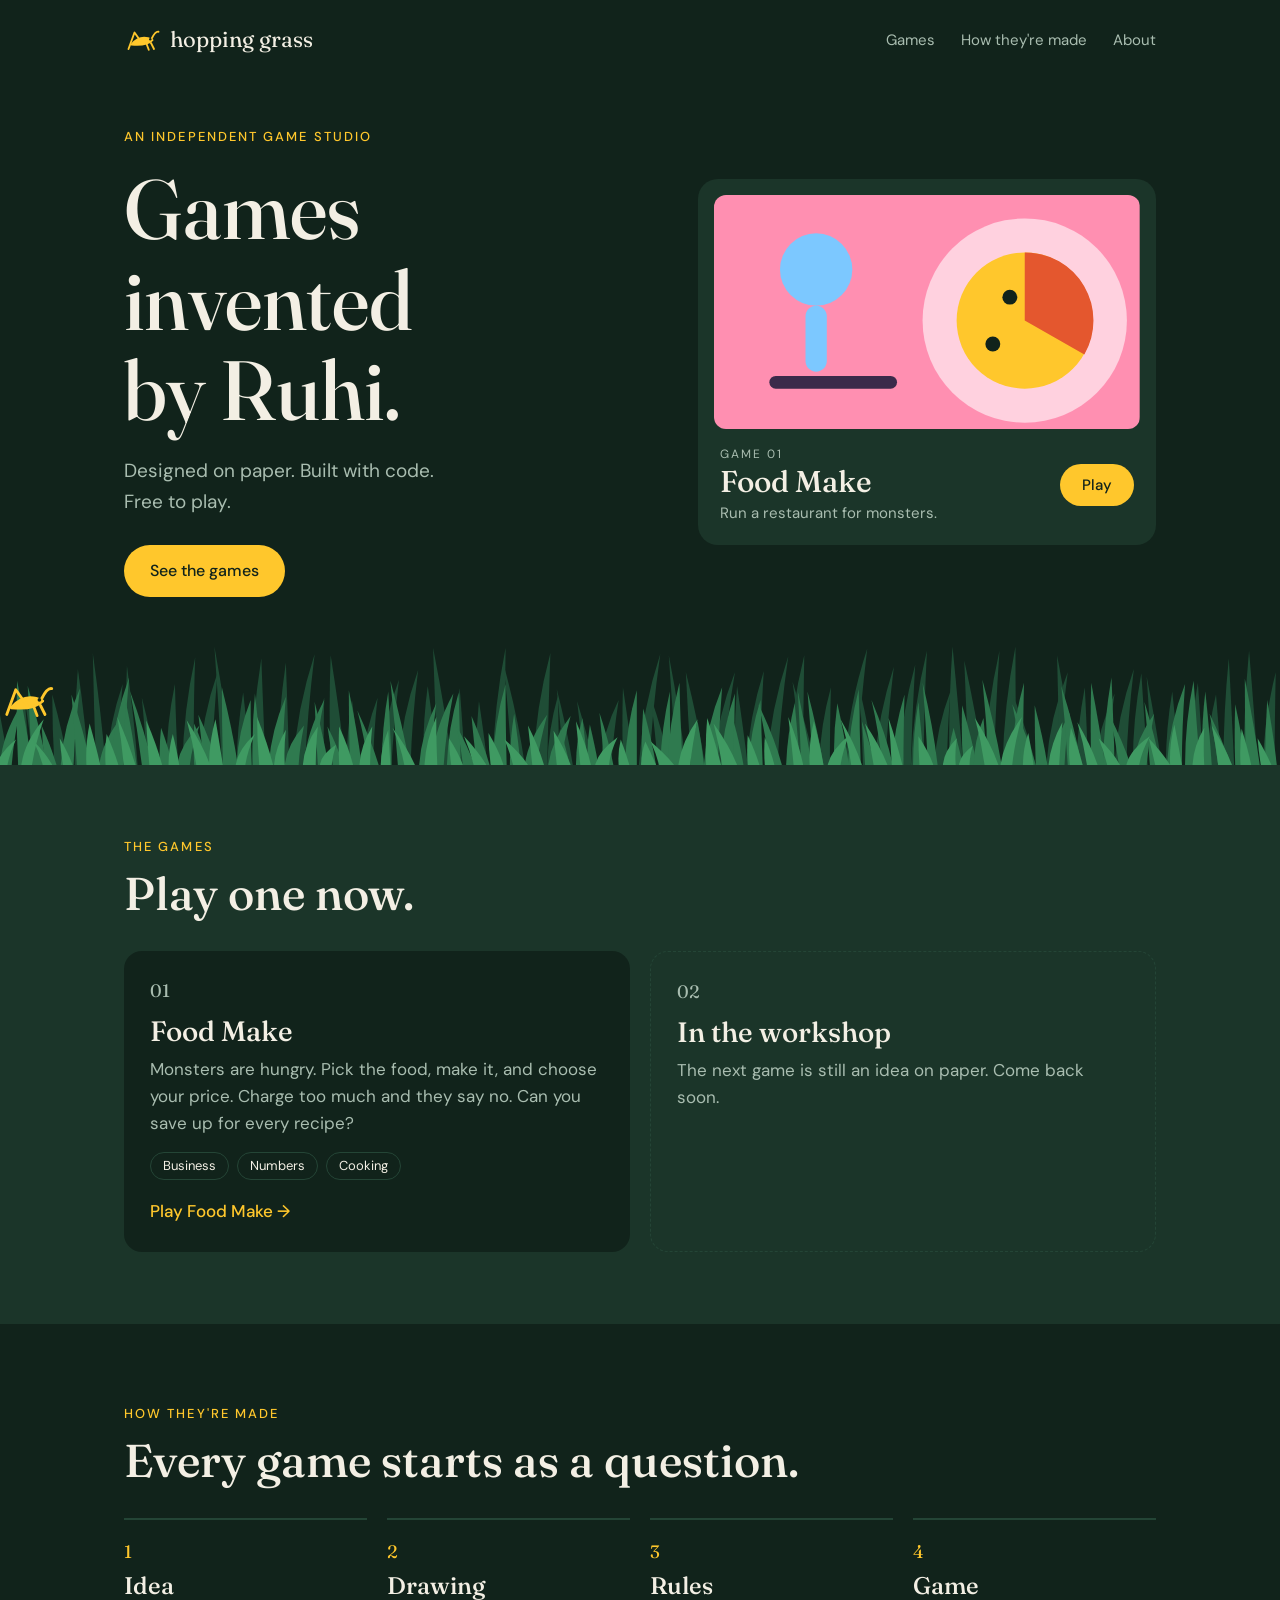
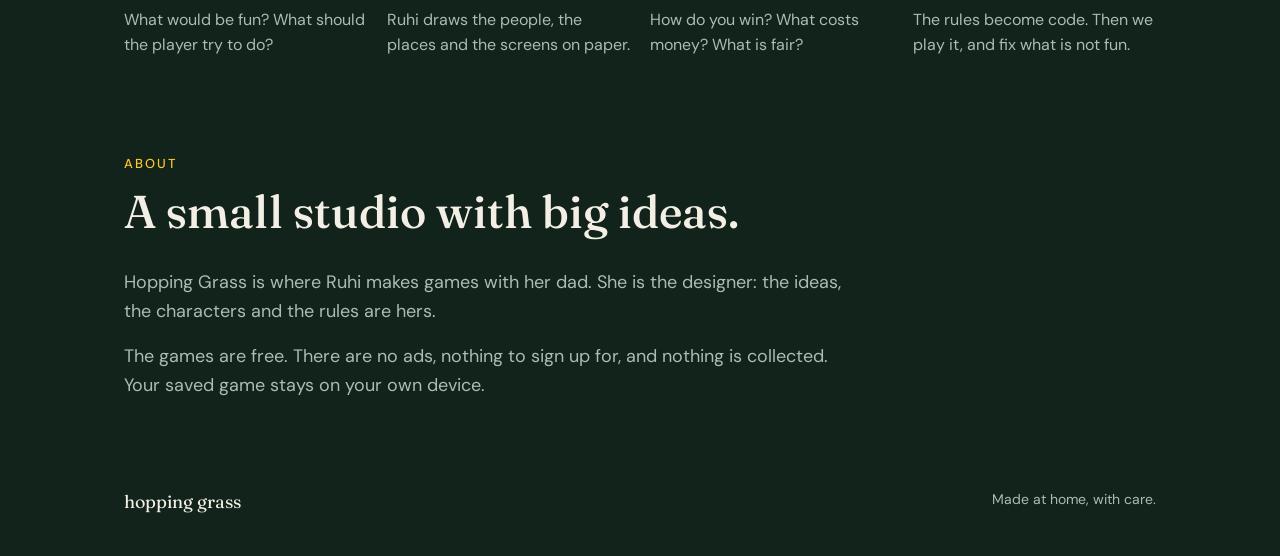
==== index.html @ f9346769 "Hopping Grass home page with Food Make Co-Authored-By: Claude Fable 5.2 <noreply@anthropic.com>" ====
<!doctype html>
<html lang="en">
<head>
<meta charset="utf-8">
<meta name="viewport" content="width=device-width, initial-scale=1">
<title>Hopping Grass</title>
<meta name="description" content="Hopping Grass is an independent game studio. Games invented by Ruhi.">
<link rel="icon" href="favicon.svg" type="image/svg+xml">
<link rel="preconnect" href="https://fonts.googleapis.com">
<link rel="preconnect" href="https://fonts.gstatic.com" crossorigin>
<link href="https://fonts.googleapis.com/css2?family=DM+Sans:wght@400;500&family=Fraunces:opsz,wght@9..144,500&display=swap" rel="stylesheet">
<link rel="stylesheet" href="style.css">
</head>
<body>

<header class="nav wrap">
  <a class="mark" href="#top" aria-label="Hopping Grass home">
    <svg class="hopper-icon" viewBox="0 0 48 32" aria-hidden="true"><use href="#hopper"/></svg>
    <span>hopping grass</span>
  </a>
  <nav aria-label="Main">
    <a href="#games">Games</a>
    <a href="#made">How they're made</a>
    <a href="#about">About</a>
  </nav>
</header>

<main id="top">
  <section class="hero wrap">
    <div class="hero-text">
      <p class="eyebrow">An independent game studio</p>
      <h1>Games invented<br>by Ruhi.</h1>
      <p class="lede">Designed on paper. Built with code. Free to play.</p>
      <a class="btn" href="#games">See the games</a>
    </div>

    <a class="feature" href="food-make/" aria-label="Play Food Make">
      <div class="feature-art">
        <svg viewBox="0 0 400 220" preserveAspectRatio="xMidYMid slice" aria-hidden="true">
          <rect width="400" height="220" fill="#FF8FB1"/>
          <circle cx="292" cy="118" r="96" fill="#FFD1DF"/>
          <circle cx="292" cy="118" r="64" fill="#FFC72C"/>
          <path d="M292 118 L292 54 A64 64 0 0 1 348 150 Z" fill="#E4572E"/>
          <circle cx="278" cy="96" r="7" fill="#11231B"/>
          <circle cx="262" cy="140" r="7" fill="#11231B"/>
          <circle cx="96" cy="70" r="34" fill="#7CC8FF"/>
          <rect x="86" y="104" width="20" height="62" rx="10" fill="#7CC8FF"/>
          <rect x="52" y="170" width="120" height="12" rx="6" fill="#3B2A4A"/>
        </svg>
      </div>
      <div class="feature-row">
        <div>
          <p class="feature-kicker">Game 01</p>
          <h2>Food Make</h2>
          <p class="feature-sub">Run a restaurant for monsters.</p>
        </div>
        <span class="btn btn-small">Play</span>
      </div>
    </a>
  </section>

  <div class="grass" aria-hidden="true">
    <svg class="blades" viewBox="0 0 1200 120" preserveAspectRatio="xMidYMax slice">
      <g fill="#1F4D36"><path d="M-1 120 Q-4 73 -10 26 Q2 78 8 120Z"/><path d="M17 120 Q17 88 23 57 Q26 92 28 120Z"/><path d="M31 120 Q28 88 23 56 Q36 91 42 120Z"/><path d="M51 120 Q49 87 49 54 Q59 90 64 120Z"/><path d="M70 120 Q69 75 73 30 Q80 79 83 120Z"/><path d="M90 120 Q88 68 87 15 Q95 73 99 120Z"/><path d="M100 120 Q102 82 115 44 Q111 86 110 120Z"/><path d="M117 120 Q117 73 119 27 Q126 78 129 120Z"/><path d="M138 120 Q136 88 133 57 Q142 92 147 120Z"/><path d="M156 120 Q156 82 164 44 Q165 86 167 120Z"/><path d="M171 120 Q172 69 183 19 Q181 74 182 120Z"/><path d="M187 120 Q189 76 204 33 Q200 81 198 120Z"/><path d="M208 120 Q205 65 201 9 Q212 70 218 120Z"/><path d="M222 120 Q222 86 228 52 Q232 89 235 120Z"/><path d="M236 120 Q237 70 245 20 Q247 75 249 120Z"/><path d="M260 120 Q261 72 268 24 Q270 77 271 120Z"/><path d="M275 120 Q278 68 295 16 Q288 73 286 120Z"/><path d="M291 120 Q293 88 304 57 Q303 92 304 120Z"/><path d="M310 120 Q308 69 310 17 Q319 74 324 120Z"/><path d="M325 120 Q325 89 330 59 Q334 92 337 120Z"/><path d="M340 120 Q342 88 354 57 Q350 92 350 120Z"/><path d="M357 120 Q359 80 374 40 Q369 84 367 120Z"/><path d="M374 120 Q376 76 392 31 Q386 80 385 120Z"/><path d="M397 120 Q396 83 401 46 Q407 86 410 120Z"/><path d="M410 120 Q408 65 406 10 Q418 71 424 120Z"/><path d="M426 120 Q426 84 431 48 Q434 88 436 120Z"/><path d="M446 120 Q446 90 449 60 Q454 93 457 120Z"/><path d="M462 120 Q463 65 474 10 Q473 71 474 120Z"/><path d="M480 120 Q477 72 472 25 Q486 77 492 120Z"/><path d="M500 120 Q502 67 516 15 Q514 73 513 120Z"/><path d="M513 120 Q514 87 523 55 Q524 91 524 120Z"/><path d="M528 120 Q526 85 522 49 Q532 88 537 120Z"/><path d="M547 120 Q545 90 541 60 Q551 93 557 120Z"/><path d="M563 120 Q565 89 580 59 Q575 92 573 120Z"/><path d="M584 120 Q583 83 584 47 Q590 87 594 120Z"/><path d="M599 120 Q602 68 619 16 Q611 73 609 120Z"/><path d="M617 120 Q614 88 610 56 Q622 91 628 120Z"/><path d="M633 120 Q631 68 627 17 Q638 74 643 120Z"/><path d="M648 120 Q645 76 643 33 Q655 81 661 120Z"/><path d="M669 120 Q672 76 689 33 Q681 81 678 120Z"/><path d="M689 120 Q688 83 691 46 Q697 87 701 120Z"/><path d="M700 120 Q702 76 716 32 Q713 81 713 120Z"/><path d="M719 120 Q722 69 739 18 Q731 74 729 120Z"/><path d="M740 120 Q741 69 754 17 Q753 74 753 120Z"/><path d="M752 120 Q749 81 743 42 Q757 85 764 120Z"/><path d="M768 120 Q769 83 779 47 Q778 87 778 120Z"/><path d="M792 120 Q795 66 813 11 Q806 71 803 120Z"/><path d="M809 120 Q808 84 806 49 Q815 88 820 120Z"/><path d="M820 120 Q823 74 838 28 Q832 78 830 120Z"/><path d="M843 120 Q845 73 858 26 Q855 78 854 120Z"/><path d="M854 120 Q856 66 869 13 Q866 72 866 120Z"/><path d="M876 120 Q878 85 891 51 Q888 89 888 120Z"/><path d="M890 120 Q889 65 893 9 Q899 70 903 120Z"/><path d="M908 120 Q906 71 904 22 Q916 76 922 120Z"/><path d="M923 120 Q925 66 937 13 Q933 72 932 120Z"/><path d="M940 120 Q941 65 952 9 Q952 70 953 120Z"/><path d="M959 120 Q956 87 949 53 Q964 90 971 120Z"/><path d="M981 120 Q984 76 1001 33 Q995 81 993 120Z"/><path d="M994 120 Q992 69 991 17 Q1002 74 1007 120Z"/><path d="M1009 120 Q1010 84 1017 47 Q1019 87 1020 120Z"/><path d="M1027 120 Q1029 87 1045 53 Q1039 90 1038 120Z"/><path d="M1045 120 Q1047 75 1063 30 Q1057 79 1056 120Z"/><path d="M1062 120 Q1062 77 1070 34 Q1073 81 1076 120Z"/><path d="M1080 120 Q1078 79 1075 37 Q1084 83 1089 120Z"/><path d="M1093 120 Q1093 86 1099 51 Q1103 89 1106 120Z"/><path d="M1116 120 Q1116 82 1123 43 Q1126 85 1128 120Z"/><path d="M1132 120 Q1132 87 1140 54 Q1143 91 1145 120Z"/><path d="M1147 120 Q1147 70 1152 20 Q1155 75 1157 120Z"/><path d="M1166 120 Q1166 66 1171 13 Q1176 72 1179 120Z"/><path d="M1184 120 Q1185 77 1196 33 Q1195 81 1195 120Z"/></g>
      <g fill="#2F7A4F"><path d="M-0 120 Q2 92 20 63 Q13 94 11 120Z"/><path d="M17 120 Q15 80 16 41 Q25 84 30 120Z"/><path d="M30 120 Q28 83 26 46 Q38 87 44 120Z"/><path d="M42 120 Q40 101 39 83 Q48 103 53 120Z"/><path d="M57 120 Q59 84 75 48 Q70 88 69 120Z"/><path d="M72 120 Q70 87 67 54 Q79 90 85 120Z"/><path d="M93 120 Q96 98 114 75 Q108 100 107 120Z"/><path d="M104 120 Q106 79 121 38 Q117 83 116 120Z"/><path d="M117 120 Q116 91 118 61 Q125 94 128 120Z"/><path d="M133 120 Q129 86 122 51 Q136 89 143 120Z"/><path d="M150 120 Q149 103 151 85 Q158 104 162 120Z"/><path d="M166 120 Q169 101 187 83 Q180 103 178 120Z"/><path d="M182 120 Q181 100 182 81 Q191 102 196 120Z"/><path d="M191 120 Q189 97 186 73 Q198 99 204 120Z"/><path d="M209 120 Q208 83 208 47 Q218 87 223 120Z"/><path d="M222 120 Q223 89 235 59 Q235 92 236 120Z"/><path d="M237 120 Q236 86 239 53 Q243 90 246 120Z"/><path d="M252 120 Q254 88 268 56 Q265 91 265 120Z"/><path d="M267 120 Q269 101 285 83 Q281 103 280 120Z"/><path d="M285 120 Q287 90 304 59 Q297 93 295 120Z"/><path d="M298 120 Q296 90 295 61 Q303 93 308 120Z"/><path d="M312 120 Q310 102 307 84 Q317 104 322 120Z"/><path d="M328 120 Q327 85 327 50 Q335 88 339 120Z"/><path d="M345 120 Q342 95 335 69 Q348 97 355 120Z"/><path d="M358 120 Q358 85 364 51 Q366 89 367 120Z"/><path d="M373 120 Q370 81 366 41 Q378 85 384 120Z"/><path d="M393 120 Q395 91 409 62 Q405 94 404 120Z"/><path d="M404 120 Q407 86 425 53 Q418 90 416 120Z"/><path d="M419 120 Q420 86 430 52 Q431 89 432 120Z"/><path d="M434 120 Q432 102 428 83 Q439 104 445 120Z"/><path d="M447 120 Q444 97 442 74 Q453 99 459 120Z"/><path d="M462 120 Q463 82 474 44 Q474 86 475 120Z"/><path d="M478 120 Q478 96 482 72 Q486 98 488 120Z"/><path d="M492 120 Q495 97 513 73 Q506 99 503 120Z"/><path d="M514 120 Q517 97 535 74 Q528 99 526 120Z"/><path d="M523 120 Q523 103 525 86 Q531 105 534 120Z"/><path d="M540 120 Q540 98 546 76 Q549 100 551 120Z"/><path d="M551 120 Q550 101 553 82 Q558 103 561 120Z"/><path d="M566 120 Q565 96 562 71 Q571 98 575 120Z"/><path d="M586 120 Q587 85 597 50 Q597 88 597 120Z"/><path d="M602 120 Q601 94 603 67 Q611 96 615 120Z"/><path d="M619 120 Q620 86 628 51 Q628 89 629 120Z"/><path d="M626 120 Q627 82 637 43 Q638 85 640 120Z"/><path d="M647 120 Q647 100 654 79 Q658 102 660 120Z"/><path d="M660 120 Q662 84 677 47 Q674 87 673 120Z"/><path d="M676 120 Q677 87 689 53 Q688 90 689 120Z"/><path d="M688 120 Q687 100 688 80 Q694 102 697 120Z"/><path d="M702 120 Q703 90 713 59 Q714 93 715 120Z"/><path d="M721 120 Q718 91 711 63 Q726 94 733 120Z"/><path d="M737 120 Q738 91 745 62 Q748 94 750 120Z"/><path d="M751 120 Q750 85 748 51 Q756 89 761 120Z"/><path d="M762 120 Q760 85 757 51 Q767 89 772 120Z"/><path d="M782 120 Q781 91 785 62 Q792 94 796 120Z"/><path d="M795 120 Q796 85 805 49 Q806 88 807 120Z"/><path d="M811 120 Q810 99 808 79 Q816 102 821 120Z"/><path d="M827 120 Q824 89 817 59 Q831 92 837 120Z"/><path d="M836 120 Q838 87 848 54 Q847 90 847 120Z"/><path d="M856 120 Q856 91 861 61 Q864 94 867 120Z"/><path d="M870 120 Q868 82 865 43 Q875 85 879 120Z"/><path d="M889 120 Q889 103 894 85 Q899 104 903 120Z"/><path d="M903 120 Q901 92 902 64 Q911 95 916 120Z"/><path d="M913 120 Q913 98 922 76 Q924 100 926 120Z"/><path d="M927 120 Q925 80 921 40 Q933 84 939 120Z"/><path d="M948 120 Q949 82 960 43 Q959 86 959 120Z"/><path d="M958 120 Q955 91 949 63 Q964 94 971 120Z"/><path d="M971 120 Q970 92 970 64 Q978 95 982 120Z"/><path d="M987 120 Q989 95 1003 71 Q999 98 998 120Z"/><path d="M1001 120 Q999 83 995 46 Q1008 87 1014 120Z"/><path d="M1023 120 Q1022 81 1023 43 Q1031 85 1036 120Z"/><path d="M1034 120 Q1035 79 1042 38 Q1044 83 1045 120Z"/><path d="M1049 120 Q1046 96 1040 73 Q1053 99 1060 120Z"/><path d="M1062 120 Q1065 96 1082 72 Q1077 99 1075 120Z"/><path d="M1078 120 Q1076 91 1073 61 Q1083 94 1088 120Z"/><path d="M1094 120 Q1096 82 1111 44 Q1108 86 1108 120Z"/><path d="M1111 120 Q1111 80 1119 41 Q1122 84 1125 120Z"/><path d="M1127 120 Q1126 85 1130 51 Q1134 89 1136 120Z"/><path d="M1142 120 Q1139 96 1134 72 Q1147 99 1154 120Z"/><path d="M1158 120 Q1157 92 1158 63 Q1165 95 1168 120Z"/><path d="M1168 120 Q1167 80 1167 39 Q1176 84 1181 120Z"/><path d="M1186 120 Q1186 90 1188 59 Q1194 93 1197 120Z"/></g>
      <g fill="#3F9A62"><path d="M-3 120 Q-0 108 15 96 Q9 109 7 120Z"/><path d="M20 120 Q23 98 41 77 Q33 100 30 120Z"/><path d="M40 120 Q37 108 31 97 Q43 109 49 120Z"/><path d="M59 120 Q57 108 56 95 Q64 109 68 120Z"/><path d="M81 120 Q80 101 84 81 Q90 102 94 120Z"/><path d="M99 120 Q98 106 100 91 Q107 107 111 120Z"/><path d="M116 120 Q114 97 110 75 Q121 100 127 120Z"/><path d="M140 120 Q138 99 137 78 Q147 101 152 120Z"/><path d="M158 120 Q158 105 162 91 Q166 107 168 120Z"/><path d="M184 120 Q181 99 175 78 Q190 101 197 120Z"/><path d="M196 120 Q196 98 202 77 Q206 101 209 120Z"/><path d="M221 120 Q223 106 239 91 Q232 107 230 120Z"/><path d="M243 120 Q241 97 241 75 Q251 100 256 120Z"/><path d="M257 120 Q258 104 268 87 Q266 105 267 120Z"/><path d="M284 120 Q285 102 298 84 Q296 104 296 120Z"/><path d="M300 120 Q301 110 315 101 Q312 111 311 120Z"/><path d="M318 120 Q317 102 318 84 Q327 104 331 120Z"/><path d="M337 120 Q338 102 349 84 Q347 104 347 120Z"/><path d="M357 120 Q357 104 364 87 Q365 105 366 120Z"/><path d="M379 120 Q376 103 368 85 Q382 104 389 120Z"/><path d="M398 120 Q399 98 409 75 Q409 100 410 120Z"/><path d="M423 120 Q421 108 421 95 Q430 109 434 120Z"/><path d="M444 120 Q441 107 435 93 Q449 108 456 120Z"/><path d="M460 120 Q458 105 458 90 Q468 107 472 120Z"/><path d="M481 120 Q478 108 473 96 Q488 109 495 120Z"/><path d="M499 120 Q497 101 495 83 Q505 103 510 120Z"/><path d="M522 120 Q520 104 519 88 Q530 106 535 120Z"/><path d="M544 120 Q542 100 540 79 Q550 102 554 120Z"/><path d="M558 120 Q561 107 579 94 Q572 108 571 120Z"/><path d="M580 120 Q579 108 582 96 Q587 109 590 120Z"/><path d="M601 120 Q601 109 605 98 Q611 110 615 120Z"/><path d="M618 120 Q615 109 610 98 Q624 110 632 120Z"/><path d="M636 120 Q639 98 654 77 Q649 101 647 120Z"/><path d="M662 120 Q661 98 663 76 Q671 100 676 120Z"/><path d="M677 120 Q674 101 669 81 Q684 102 691 120Z"/><path d="M701 120 Q700 106 701 92 Q708 107 712 120Z"/><path d="M717 120 Q716 107 717 94 Q723 108 726 120Z"/><path d="M744 120 Q742 98 739 75 Q749 100 753 120Z"/><path d="M759 120 Q758 99 763 79 Q769 102 772 120Z"/><path d="M776 120 Q779 106 796 92 Q790 107 788 120Z"/><path d="M798 120 Q795 98 788 77 Q802 101 808 120Z"/><path d="M819 120 Q816 100 811 81 Q825 102 832 120Z"/><path d="M836 120 Q835 98 833 76 Q841 100 846 120Z"/><path d="M862 120 Q861 106 861 93 Q871 108 875 120Z"/><path d="M884 120 Q885 107 897 95 Q895 109 896 120Z"/><path d="M899 120 Q900 111 912 102 Q909 112 909 120Z"/><path d="M923 120 Q920 98 914 76 Q929 100 936 120Z"/><path d="M938 120 Q941 98 958 75 Q951 100 949 120Z"/><path d="M959 120 Q959 105 964 90 Q967 106 969 120Z"/><path d="M983 120 Q985 100 996 80 Q994 102 993 120Z"/><path d="M1003 120 Q1001 102 1004 85 Q1011 104 1015 120Z"/><path d="M1019 120 Q1016 100 1010 80 Q1023 102 1029 120Z"/><path d="M1038 120 Q1035 108 1030 95 Q1044 109 1050 120Z"/><path d="M1056 120 Q1059 106 1078 93 Q1070 108 1068 120Z"/><path d="M1083 120 Q1080 107 1077 95 Q1090 109 1097 120Z"/><path d="M1097 120 Q1096 101 1101 82 Q1105 103 1108 120Z"/><path d="M1118 120 Q1119 102 1129 85 Q1128 104 1129 120Z"/><path d="M1142 120 Q1140 102 1136 83 Q1149 104 1155 120Z"/><path d="M1163 120 Q1162 103 1164 86 Q1170 105 1173 120Z"/><path d="M1182 120 Q1180 108 1179 95 Q1187 109 1192 120Z"/></g>
    </svg>
    <div class="hop-track"><svg class="hopper" viewBox="0 0 48 32"><use href="#hopper"/></svg></div>
  </div>

  <section id="games" class="band">
    <div class="wrap">
      <p class="eyebrow">The games</p>
      <h2 class="section-title">Play one now.</h2>
      <div class="shelf">
        <a class="card" href="food-make/">
          <p class="card-no">01</p>
          <h3>Food Make</h3>
          <p>Monsters are hungry. Pick the food, make it, and choose your price. Charge too much and they say no. Can you save up for every recipe?</p>
          <p class="tags"><span>Business</span><span>Numbers</span><span>Cooking</span></p>
          <span class="link">Play Food Make</span>
        </a>
        <div class="card card-soon">
          <p class="card-no">02</p>
          <h3>In the workshop</h3>
          <p>The next game is still an idea on paper. Come back soon.</p>
        </div>
      </div>
    </div>
  </section>

  <section id="made" class="wrap section">
    <p class="eyebrow">How they're made</p>
    <h2 class="section-title">Every game starts as a question.</h2>
    <ol class="steps">
      <li><span class="step-no">1</span><h3>Idea</h3><p>What would be fun? What should the player try to do?</p></li>
      <li><span class="step-no">2</span><h3>Drawing</h3><p>Ruhi draws the people, the places and the screens on paper.</p></li>
      <li><span class="step-no">3</span><h3>Rules</h3><p>How do you win? What costs money? What is fair?</p></li>
      <li><span class="step-no">4</span><h3>Game</h3><p>The rules become code. Then we play it, and fix what is not fun.</p></li>
    </ol>
  </section>

  <section id="about" class="wrap section about">
    <p class="eyebrow">About</p>
    <h2 class="section-title">A small studio with big ideas.</h2>
    <p>Hopping Grass is where Ruhi makes games with her dad. She is the designer: the ideas, the characters and the rules are hers.</p>
    <p>The games are free. There are no ads, nothing to sign up for, and nothing is collected. Your saved game stays on your own device.</p>
  </section>
</main>

<footer class="wrap footer">
  <span>hopping grass</span>
  <span>Made at home, with care.</span>
</footer>

<svg width="0" height="0" style="position:absolute" aria-hidden="true">
  <symbol id="hopper" viewBox="0 0 48 32">
    <g fill="none" stroke="currentColor" stroke-width="2.5" stroke-linecap="round" stroke-linejoin="round">
      <path d="M10 22 Q22 8 38 16 Q30 24 10 22Z" fill="currentColor"/>
      <path d="M24 20 L14 6 L6 28"/>
      <path d="M30 21 L33 29"/>
      <path d="M36 20 L40 28"/>
      <path d="M37 14 Q42 4 46 5"/>
    </g>
    <circle cx="35" cy="15" r="1.6" fill="#11231B"/>
  </symbol>
</svg>

</body>
</html>
---- style.css ----
:root {
  --night: #11231B;
  --night-2: #1B3529;
  --night-3: #244536;
  --paper: #F3EFE4;
  --soft: #A9BDB0;
  --sun: #FFC72C;
  --serif: 'Fraunces', Georgia, serif;
  --sans: 'DM Sans', system-ui, sans-serif;
}

* { box-sizing: border-box; }
html { scroll-behavior: smooth; }
body {
  margin: 0;
  background: var(--night);
  color: var(--paper);
  font-family: var(--sans);
  font-size: 17px;
  line-height: 1.6;
  -webkit-font-smoothing: antialiased;
}
a { color: inherit; text-decoration: none; }
h1, h2, h3 { font-family: var(--serif); font-weight: 500; margin: 0; line-height: 1.08; }
p { margin: 0; }

.wrap { max-width: 1080px; margin: 0 auto; padding: 0 24px; }

/* Top bar */
.nav { display: flex; justify-content: space-between; align-items: center; padding-top: 22px; padding-bottom: 22px; gap: 16px; flex-wrap: wrap; }
.mark { display: flex; align-items: center; gap: 10px; font-family: var(--serif); font-size: 22px; }
.hopper-icon { width: 36px; height: 24px; color: var(--sun); }
.nav nav { display: flex; gap: 26px; font-size: 15px; color: var(--soft); }
.nav nav a:hover, .nav nav a:focus-visible { color: var(--paper); }

/* Hero */
.hero { display: grid; grid-template-columns: 1.15fr 1fr; gap: 48px; align-items: center; padding-top: 48px; padding-bottom: 24px; }
.eyebrow { font-size: 13px; letter-spacing: 0.16em; text-transform: uppercase; color: var(--sun); font-weight: 500; }
h1 { font-size: clamp(44px, 7vw, 84px); margin: 16px 0 20px; }
.lede { color: var(--soft); font-size: 19px; max-width: 26ch; margin-bottom: 28px; }

.btn {
  display: inline-block; background: var(--sun); color: var(--night);
  font-weight: 500; font-size: 16px; padding: 13px 26px; border-radius: 999px;
  transition: transform 0.15s ease;
}
.btn-small { padding: 9px 22px; font-size: 15px; }
a.btn:hover, .feature:hover .btn { transform: translateY(-2px); }
a:focus-visible { outline: 3px solid var(--sun); outline-offset: 4px; border-radius: 8px; }

.feature { display: block; background: var(--night-2); border-radius: 20px; padding: 16px; transition: transform 0.2s ease; }
.feature:hover { transform: translateY(-4px); }
.feature-art { border-radius: 12px; overflow: hidden; aspect-ratio: 20 / 11; }
.feature-art svg { width: 100%; height: 100%; display: block; }
.feature-row { display: flex; justify-content: space-between; align-items: center; gap: 12px; padding: 16px 6px 4px; }
.feature-kicker { font-size: 12px; letter-spacing: 0.16em; text-transform: uppercase; color: var(--soft); }
.feature h2 { font-size: 30px; margin: 2px 0; }
.feature-sub { color: var(--soft); font-size: 15px; }

/* Grass and the hopper */
.grass { position: relative; height: 120px; margin-top: 24px; overflow-x: clip; }
.blades { position: absolute; inset: 0; width: 100%; height: 100%; display: block; }
.hop-track { position: absolute; left: 0; right: 0; bottom: 46px; height: 0; animation: travel 14s linear infinite; }
.hopper { width: 54px; height: 36px; color: var(--sun); position: absolute; left: 0; bottom: 0; animation: hop 1.4s cubic-bezier(.3,0,.4,1) infinite; }
@keyframes travel { from { transform: translateX(-8%); } to { transform: translateX(104%); } }
@keyframes hop {
  0%, 30%, 100% { transform: translateY(0) rotate(0); }
  45% { transform: translateY(-46px) rotate(-14deg); }
  60% { transform: translateY(-52px) rotate(4deg); }
  80% { transform: translateY(0) rotate(0); }
}

/* Sections */
.band { background: var(--night-2); padding: 72px 0; }
.section { padding-top: 80px; padding-bottom: 16px; }
.section-title { font-size: clamp(30px, 4.4vw, 46px); margin: 12px 0 32px; }

.shelf { display: grid; grid-template-columns: repeat(auto-fit, minmax(280px, 1fr)); gap: 20px; }
.card { background: var(--night); border-radius: 18px; padding: 26px; display: flex; flex-direction: column; gap: 10px; transition: transform 0.2s ease; }
a.card:hover { transform: translateY(-4px); }
.card-no { font-family: var(--serif); font-size: 18px; color: var(--sun); }
.card h3 { font-size: 28px; }
.card p { color: var(--soft); }
.card-soon { background: transparent; border: 1.5px dashed var(--night-3); }
.tags { display: flex; gap: 8px; flex-wrap: wrap; margin-top: 4px; }
.tags span { font-size: 13px; color: var(--paper); border: 1px solid var(--night-3); border-radius: 999px; padding: 3px 12px; }
.link { color: var(--sun); font-weight: 500; margin-top: 8px; }
.link::after { content: ' \2192'; }

.steps { list-style: none; margin: 0; padding: 0; display: grid; grid-template-columns: repeat(auto-fit, minmax(210px, 1fr)); gap: 20px; }
.steps li { border-top: 2px solid var(--night-3); padding-top: 18px; }
.step-no { font-family: var(--serif); color: var(--sun); font-size: 18px; }
.steps h3 { font-size: 24px; margin: 6px 0 8px; }
.steps p { color: var(--soft); font-size: 16px; }

.about p:not(.eyebrow) { color: var(--soft); max-width: 60ch; margin-bottom: 16px; font-size: 18px; }

.footer { display: flex; justify-content: space-between; gap: 16px; flex-wrap: wrap; padding-top: 56px; padding-bottom: 40px; color: var(--soft); font-size: 14px; }
.footer span:first-child { font-family: var(--serif); font-size: 18px; color: var(--paper); }

@media (max-width: 760px) {
  .hero { grid-template-columns: 1fr; gap: 32px; padding-top: 24px; }
  .nav nav { gap: 18px; font-size: 14px; }
  .band { padding: 56px 0; }
  .section { padding-top: 56px; }
}

@media (prefers-reduced-motion: reduce) {
  html { scroll-behavior: auto; }
  .hop-track, .hopper { animation: none; }
  .hop-track { transform: translateX(62%); }
  .btn, .feature, .card { transition: none; }
}
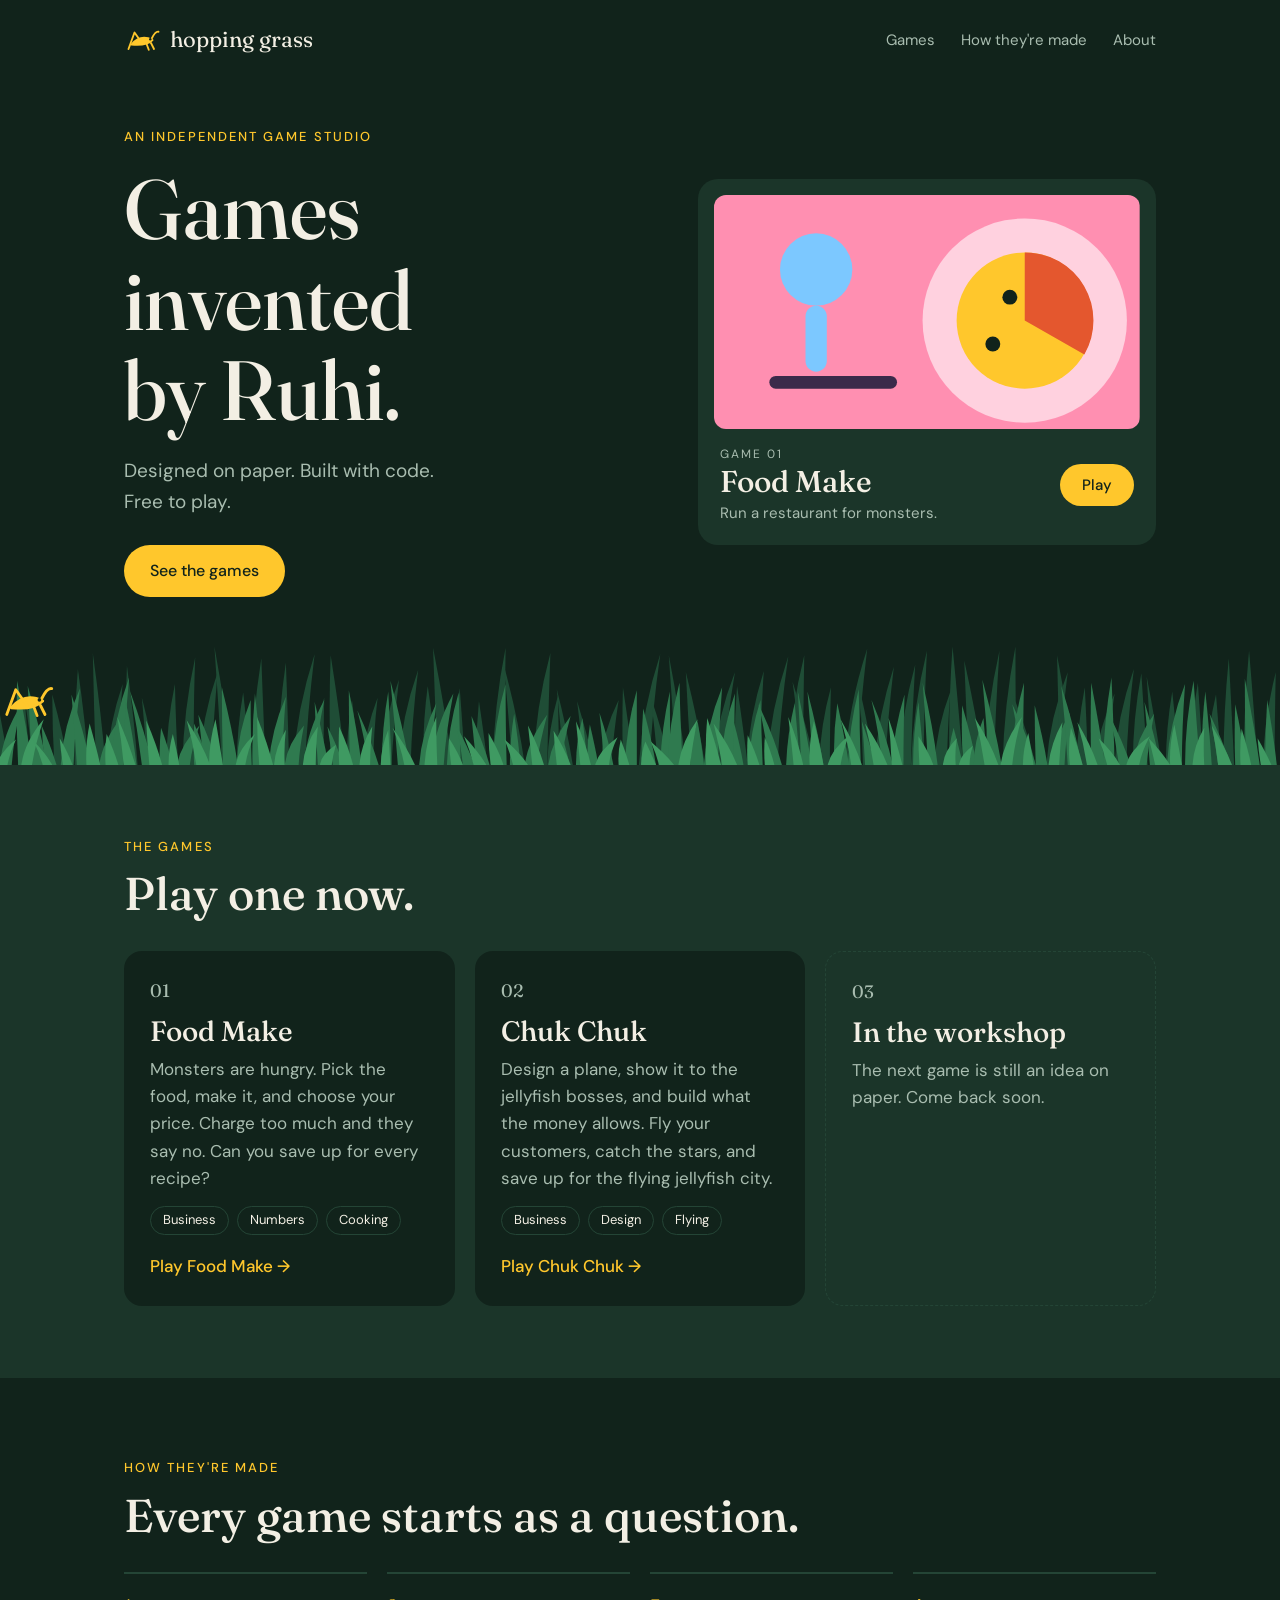
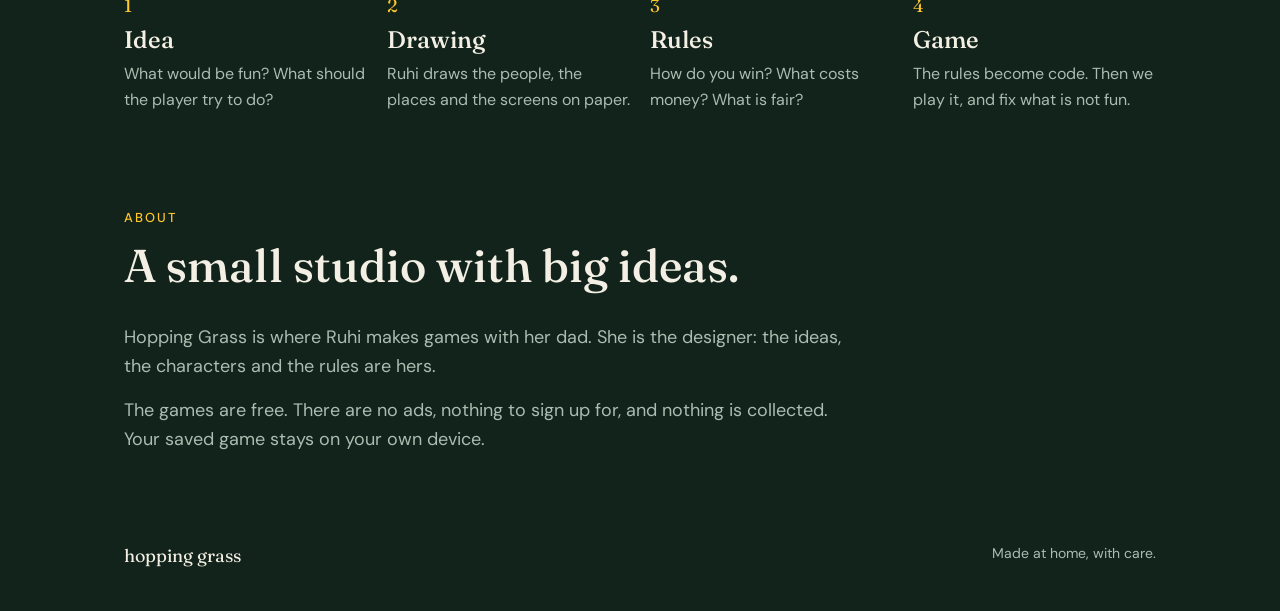
==== commit bc9054f5: "Add Chuk Chuk, game 02 Co-Authored-By: Claude Fable 5.2 <noreply@anthropic.com>" ====
--- a/index.html
+++ b/index.html
@@ -80,8 +80,15 @@
           <p class="tags"><span>Business</span><span>Numbers</span><span>Cooking</span></p>
           <span class="link">Play Food Make</span>
         </a>
+        <a class="card" href="chuk-chuk/">
+          <p class="card-no">02</p>
+          <h3>Chuk Chuk</h3>
+          <p>Design a plane, show it to the jellyfish bosses, and build what the money allows. Fly your customers, catch the stars, and save up for the flying jellyfish city.</p>
+          <p class="tags"><span>Business</span><span>Design</span><span>Flying</span></p>
+          <span class="link">Play Chuk Chuk</span>
+        </a>
         <div class="card card-soon">
-          <p class="card-no">02</p>
+          <p class="card-no">03</p>
           <h3>In the workshop</h3>
           <p>The next game is still an idea on paper. Come back soon.</p>
         </div>
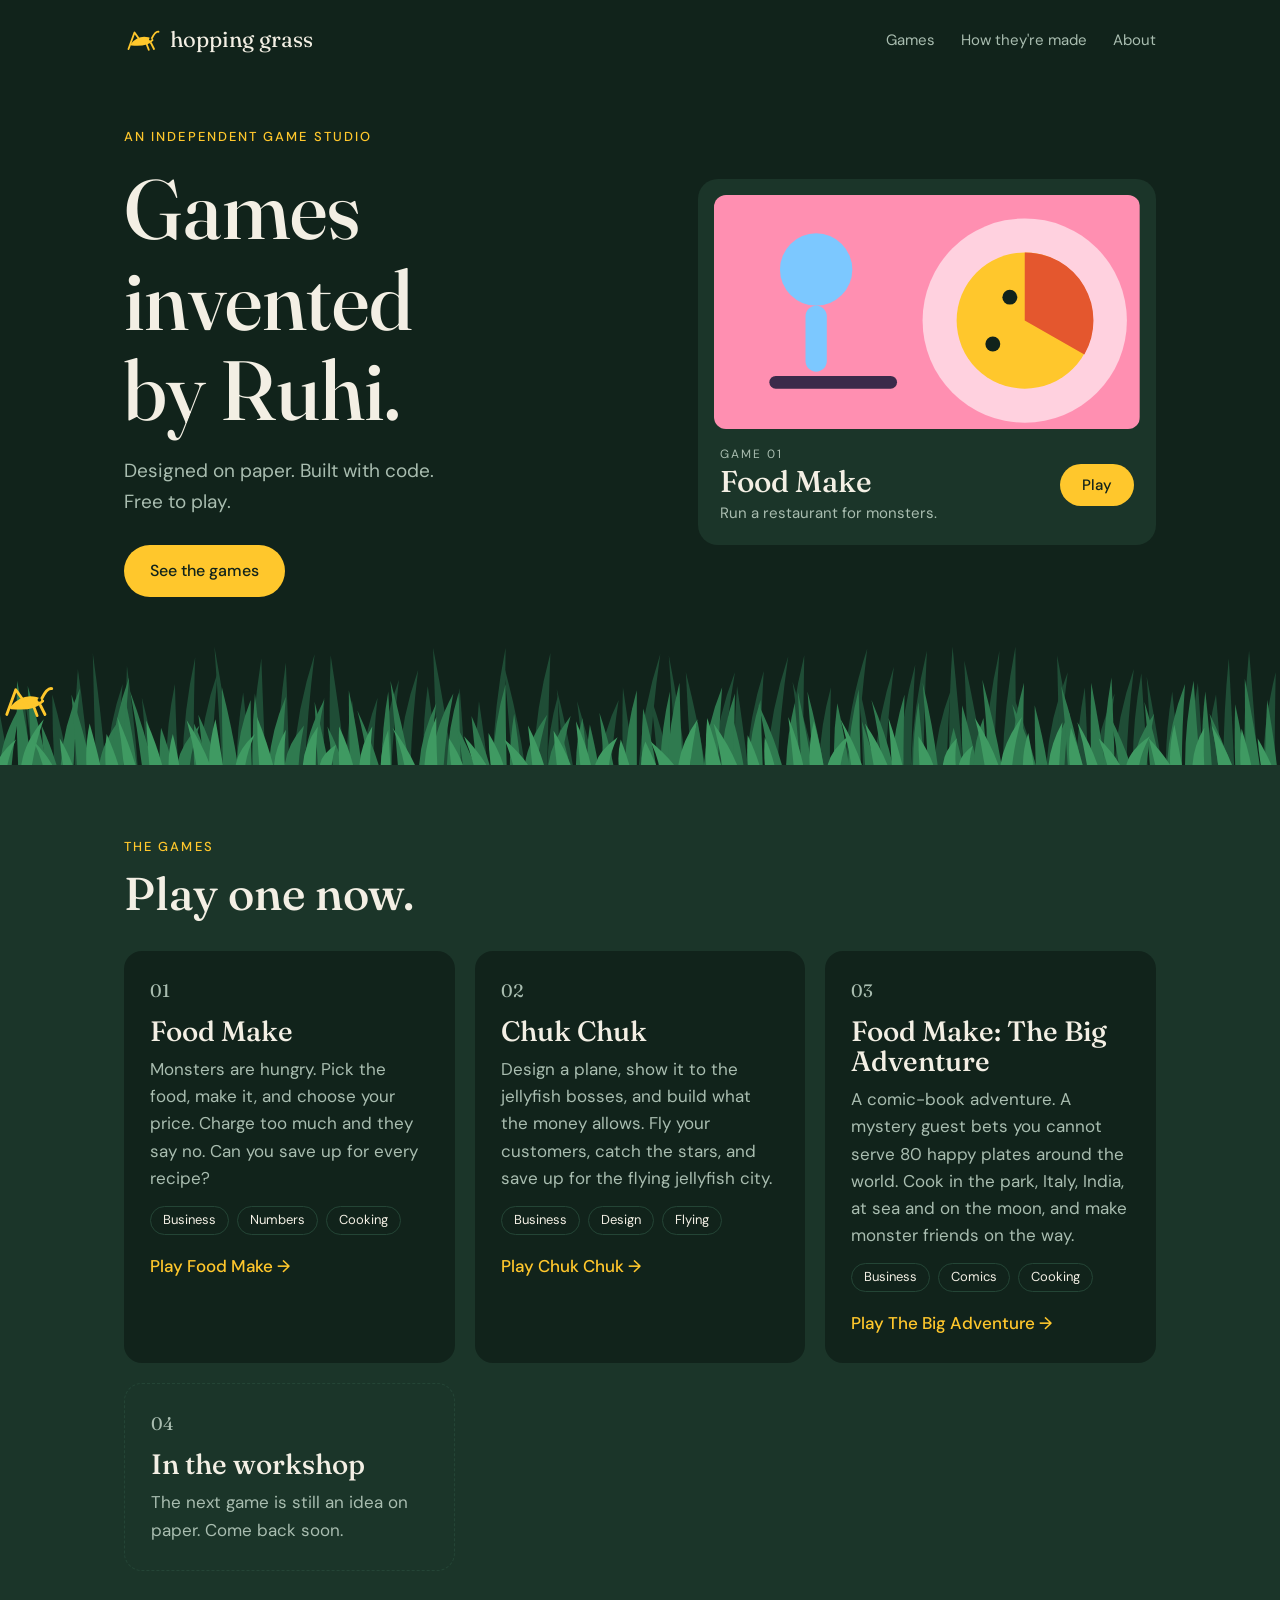
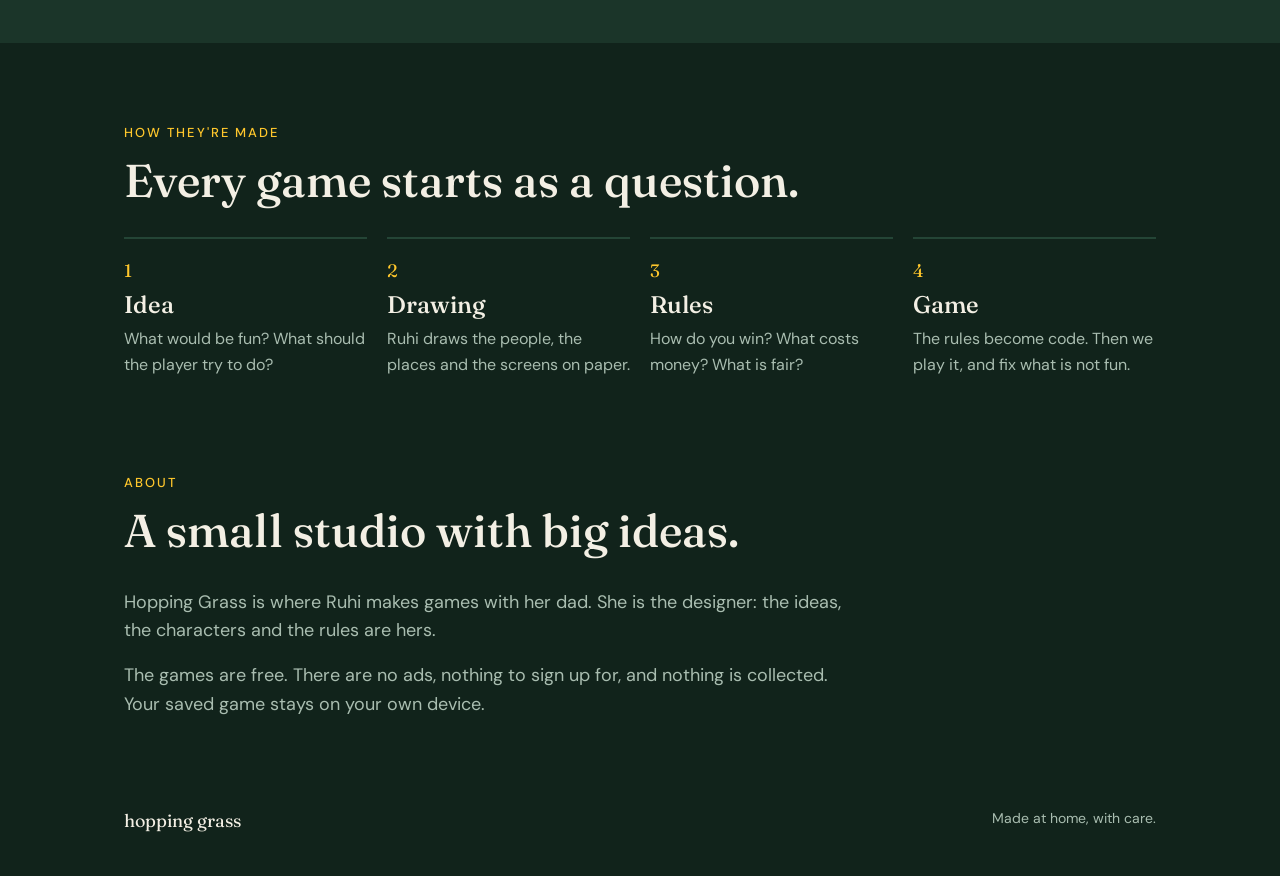
==== commit d08f3d27: "Add Food Make: The Big Adventure, game 03 Co-Authored-By: Claude Fable 5.2 <noreply@anthropic.com>" ====
--- a/index.html
+++ b/index.html
@@ -87,8 +87,15 @@
           <p class="tags"><span>Business</span><span>Design</span><span>Flying</span></p>
           <span class="link">Play Chuk Chuk</span>
         </a>
+        <a class="card" href="big-adventure/">
+          <p class="card-no">03</p>
+          <h3>Food Make: The Big Adventure</h3>
+          <p>A comic-book adventure. A mystery guest bets you cannot serve 80 happy plates around the world. Cook in the park, Italy, India, at sea and on the moon, and make monster friends on the way.</p>
+          <p class="tags"><span>Business</span><span>Comics</span><span>Cooking</span></p>
+          <span class="link">Play The Big Adventure</span>
+        </a>
         <div class="card card-soon">
-          <p class="card-no">03</p>
+          <p class="card-no">04</p>
           <h3>In the workshop</h3>
           <p>The next game is still an idea on paper. Come back soon.</p>
         </div>
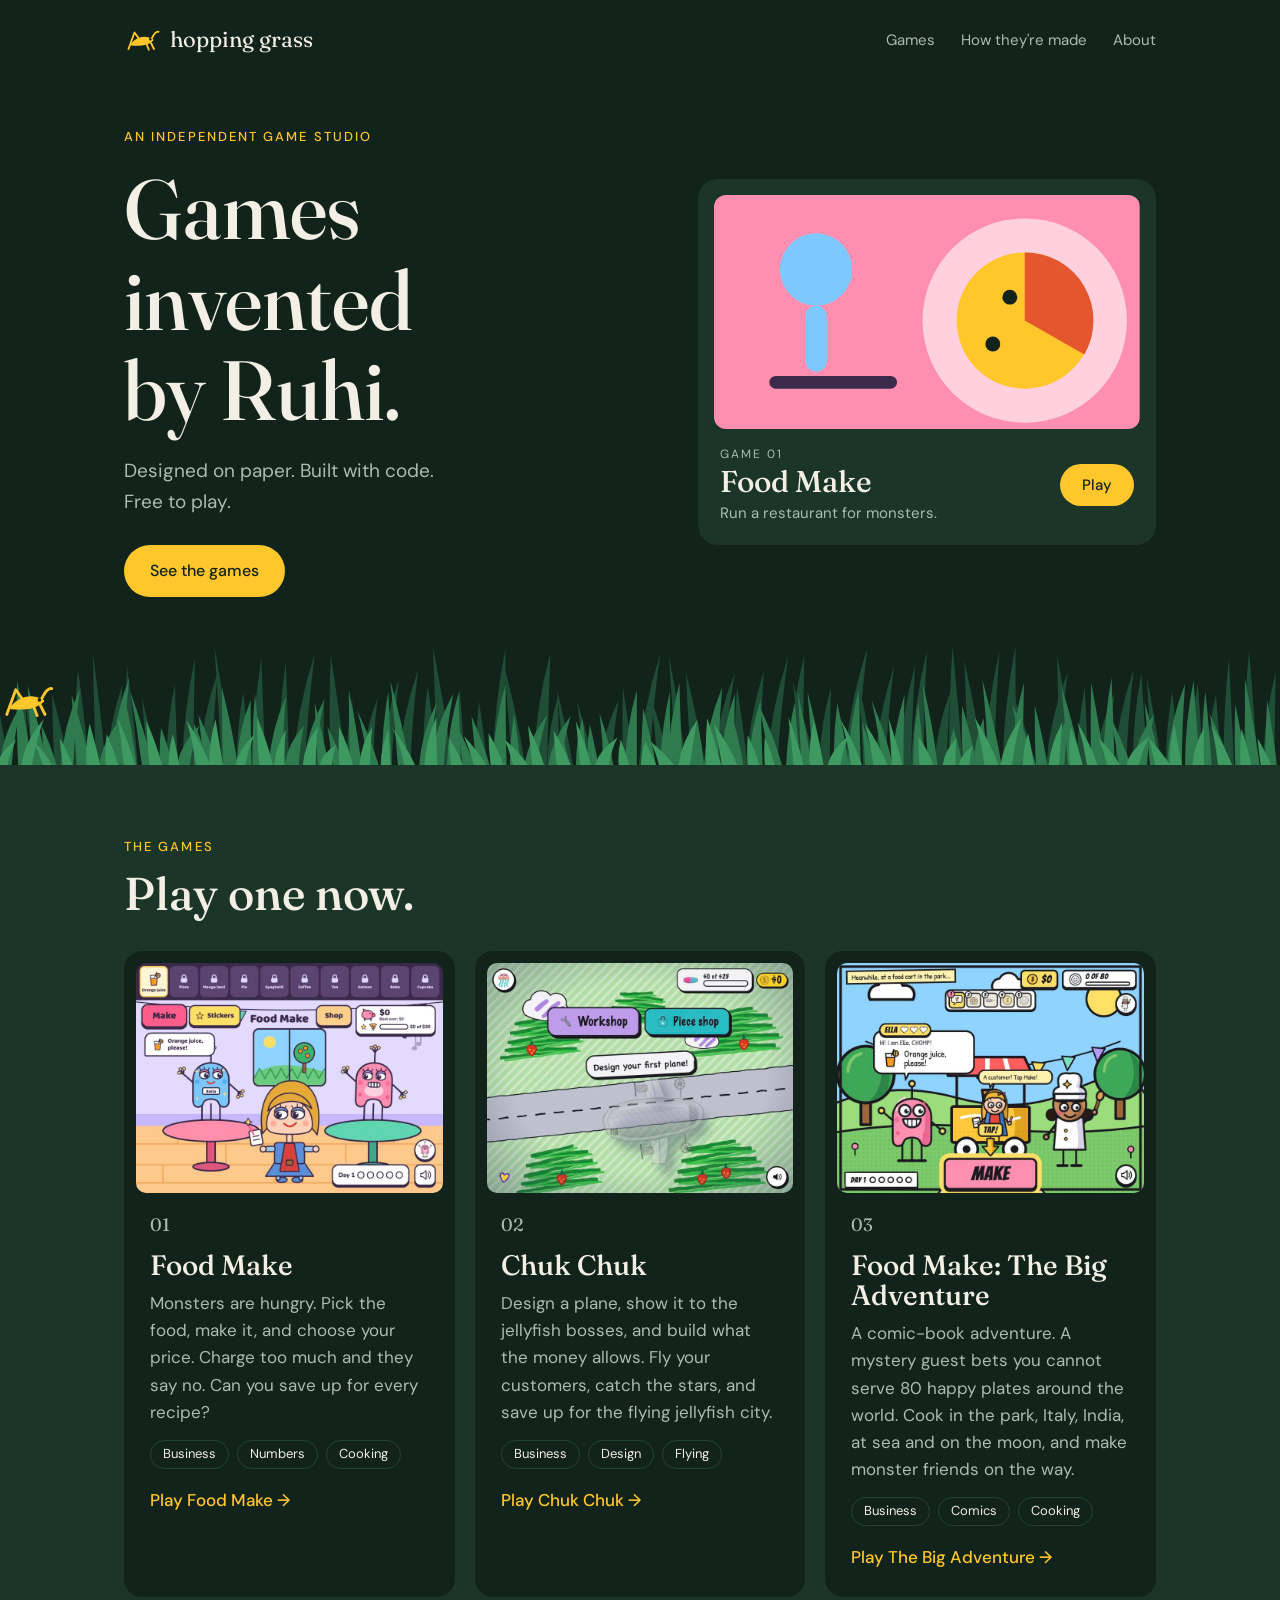
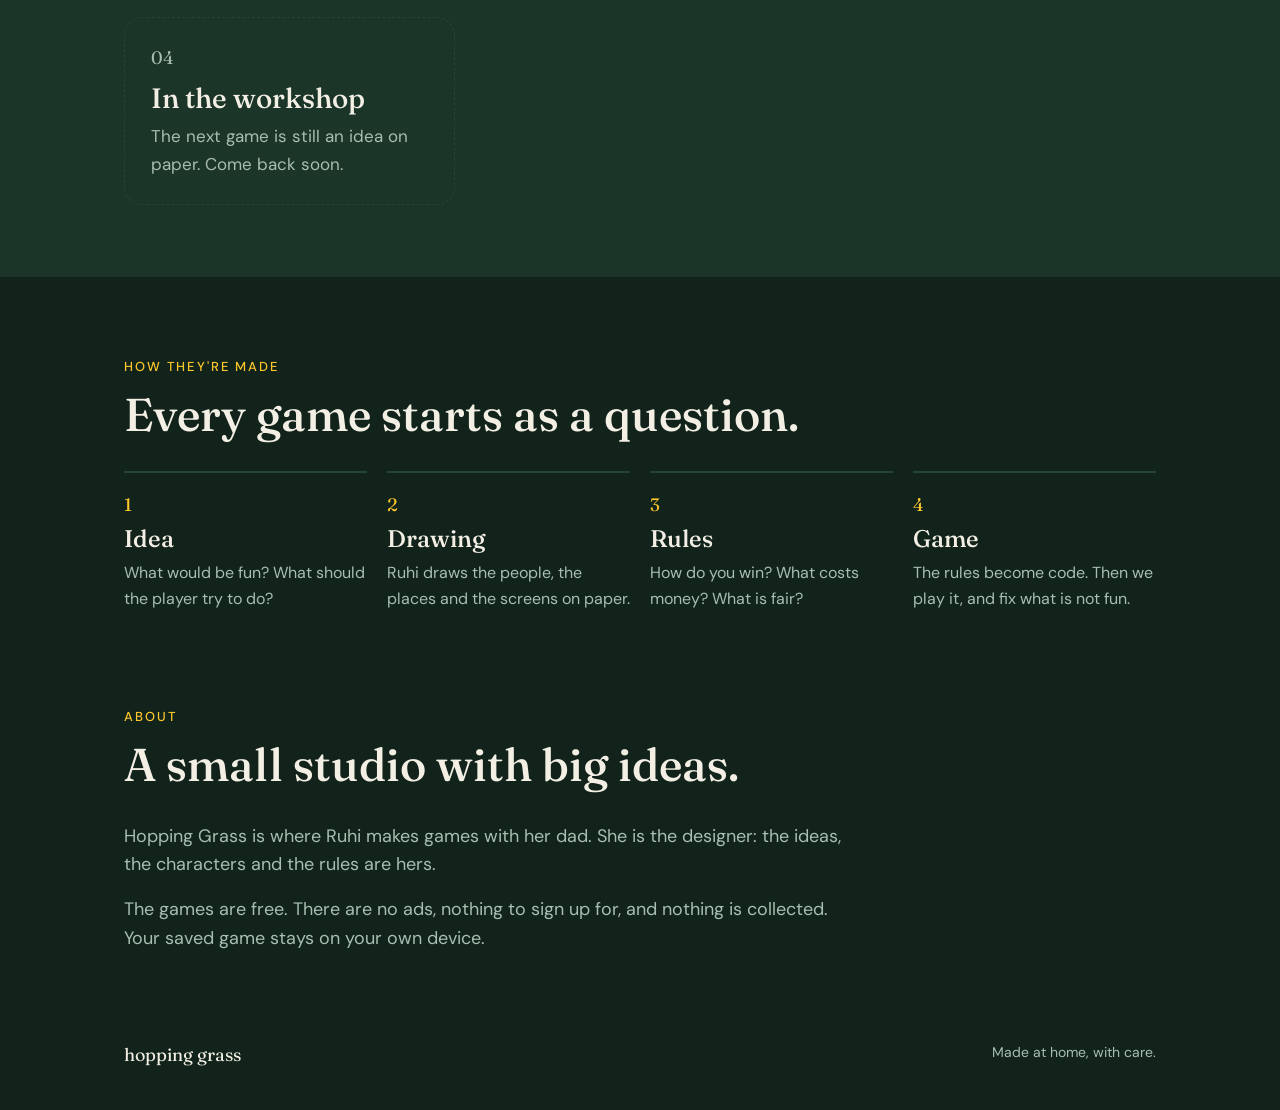
==== commit c7a33289: "Home page: a picture from each game on its card Co-Authored-By: Claude Fable 5.2 <noreply@anthropic." ====
--- a/index.html
+++ b/index.html
@@ -9,7 +9,7 @@
 <link rel="preconnect" href="https://fonts.googleapis.com">
 <link rel="preconnect" href="https://fonts.gstatic.com" crossorigin>
 <link href="https://fonts.googleapis.com/css2?family=DM+Sans:wght@400;500&family=Fraunces:opsz,wght@9..144,500&display=swap" rel="stylesheet">
-<link rel="stylesheet" href="style.css">
+<link rel="stylesheet" href="style.css?v=2">
 </head>
 <body>
 
@@ -74,6 +74,7 @@
       <h2 class="section-title">Play one now.</h2>
       <div class="shelf">
         <a class="card" href="food-make/">
+          <img class="card-shot" src="shots/food-make.jpg" alt="A picture from Food Make: a monster in a restaurant asks the waiter for orange juice." width="800" height="600" loading="lazy">
           <p class="card-no">01</p>
           <h3>Food Make</h3>
           <p>Monsters are hungry. Pick the food, make it, and choose your price. Charge too much and they say no. Can you save up for every recipe?</p>
@@ -81,6 +82,7 @@
           <span class="link">Play Food Make</span>
         </a>
         <a class="card" href="chuk-chuk/">
+          <img class="card-shot" src="shots/chuk-chuk.jpg" alt="A picture from Chuk Chuk: a hand-drawn plane on a runway, ready to be designed." width="800" height="600" loading="lazy">
           <p class="card-no">02</p>
           <h3>Chuk Chuk</h3>
           <p>Design a plane, show it to the jellyfish bosses, and build what the money allows. Fly your customers, catch the stars, and save up for the flying jellyfish city.</p>
@@ -88,6 +90,7 @@
           <span class="link">Play Chuk Chuk</span>
         </a>
         <a class="card" href="big-adventure/">
+          <img class="card-shot" src="shots/big-adventure.jpg" alt="A picture from The Big Adventure: a comic panel where a monster orders juice at a food cart." width="800" height="600" loading="lazy">
           <p class="card-no">03</p>
           <h3>Food Make: The Big Adventure</h3>
           <p>A comic-book adventure. A mystery guest bets you cannot serve 80 happy plates around the world. Cook in the park, Italy, India, at sea and on the moon, and make monster friends on the way.</p>
--- a/style.css
+++ b/style.css
@@ -78,6 +78,7 @@
 .shelf { display: grid; grid-template-columns: repeat(auto-fit, minmax(280px, 1fr)); gap: 20px; }
 .card { background: var(--night); border-radius: 18px; padding: 26px; display: flex; flex-direction: column; gap: 10px; transition: transform 0.2s ease; }
 a.card:hover { transform: translateY(-4px); }
+.card-shot { display: block; width: calc(100% + 28px); max-width: none; height: auto; margin: -14px -14px 8px; aspect-ratio: 4 / 3; object-fit: cover; border-radius: 10px; background: var(--night-3); }
 .card-no { font-family: var(--serif); font-size: 18px; color: var(--sun); }
 .card h3 { font-size: 28px; }
 .card p { color: var(--soft); }
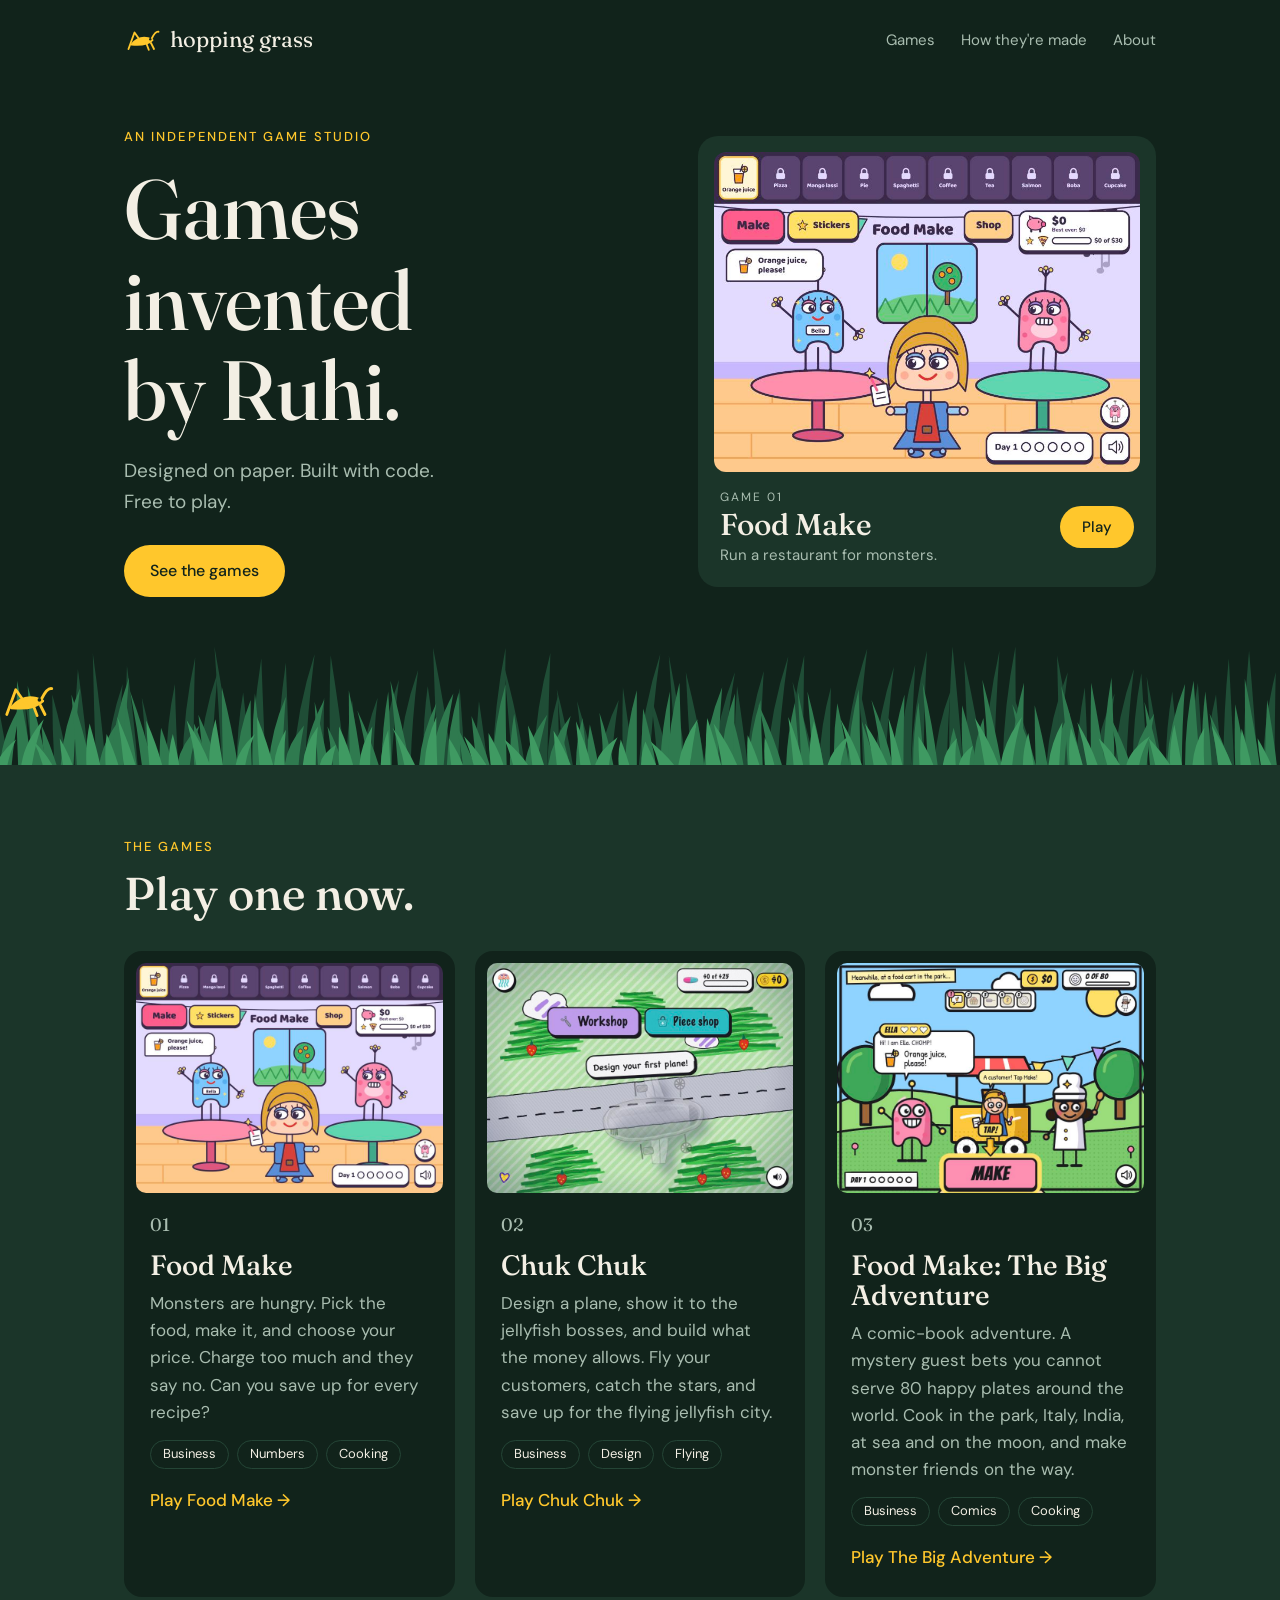
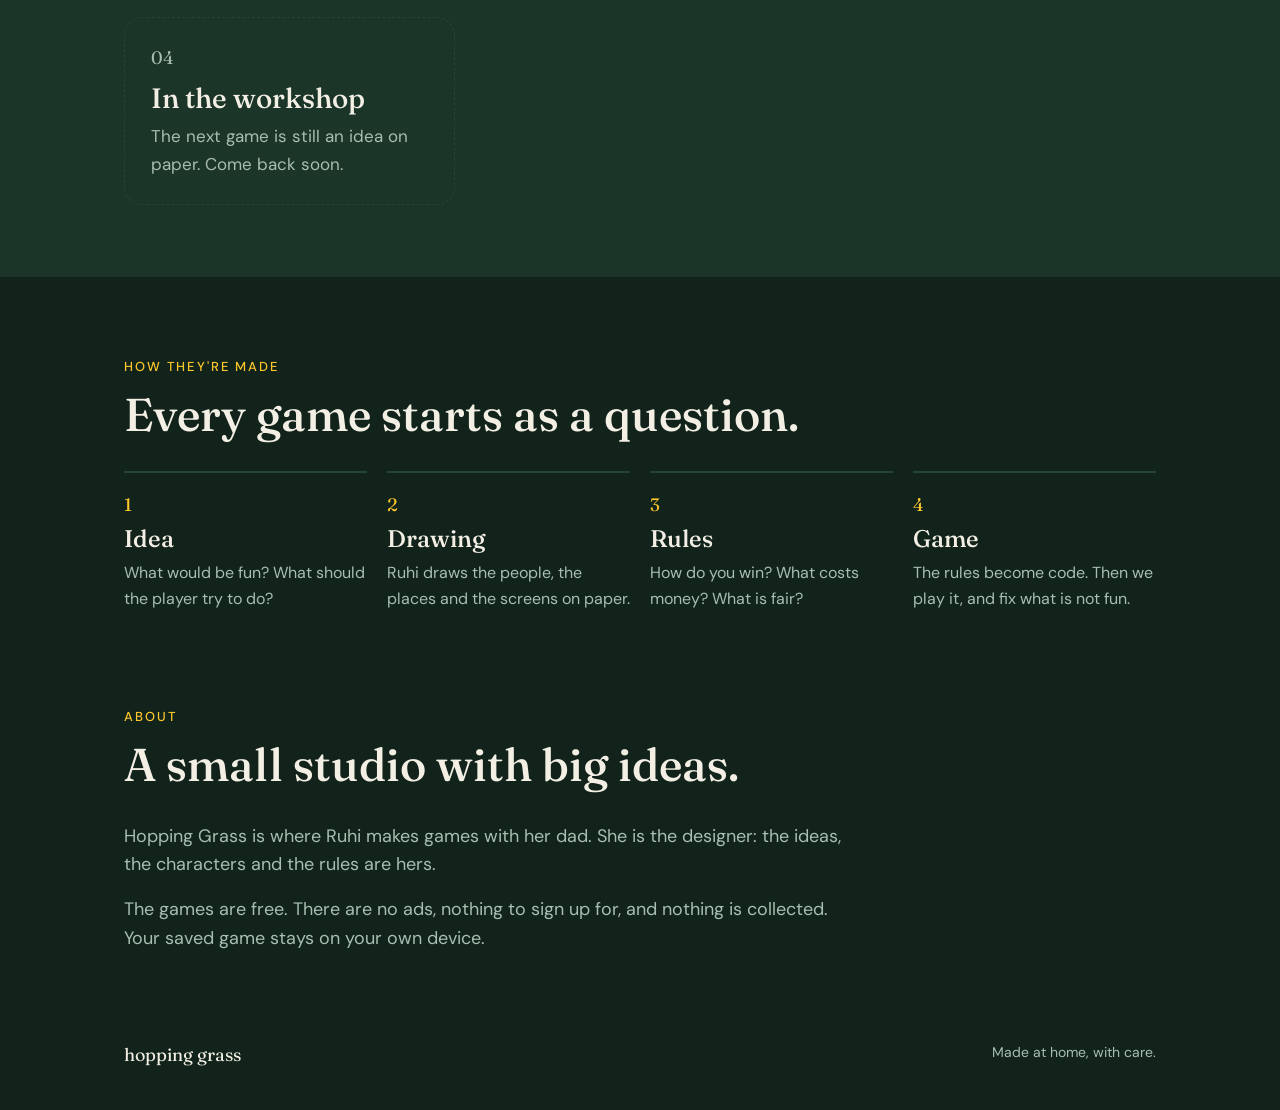
==== commit 04e55509: "Home page: the top card shows a real picture of Food Make Co-Authored-By: Claude Fable 5.2 <noreply@" ====
--- a/index.html
+++ b/index.html
@@ -9,7 +9,7 @@
 <link rel="preconnect" href="https://fonts.googleapis.com">
 <link rel="preconnect" href="https://fonts.gstatic.com" crossorigin>
 <link href="https://fonts.googleapis.com/css2?family=DM+Sans:wght@400;500&family=Fraunces:opsz,wght@9..144,500&display=swap" rel="stylesheet">
-<link rel="stylesheet" href="style.css?v=2">
+<link rel="stylesheet" href="style.css?v=3">
 </head>
 <body>
 
@@ -36,17 +36,7 @@
 
     <a class="feature" href="food-make/" aria-label="Play Food Make">
       <div class="feature-art">
-        <svg viewBox="0 0 400 220" preserveAspectRatio="xMidYMid slice" aria-hidden="true">
-          <rect width="400" height="220" fill="#FF8FB1"/>
-          <circle cx="292" cy="118" r="96" fill="#FFD1DF"/>
-          <circle cx="292" cy="118" r="64" fill="#FFC72C"/>
-          <path d="M292 118 L292 54 A64 64 0 0 1 348 150 Z" fill="#E4572E"/>
-          <circle cx="278" cy="96" r="7" fill="#11231B"/>
-          <circle cx="262" cy="140" r="7" fill="#11231B"/>
-          <circle cx="96" cy="70" r="34" fill="#7CC8FF"/>
-          <rect x="86" y="104" width="20" height="62" rx="10" fill="#7CC8FF"/>
-          <rect x="52" y="170" width="120" height="12" rx="6" fill="#3B2A4A"/>
-        </svg>
+        <img src="shots/food-make.jpg" alt="A picture from Food Make: a monster in a restaurant asks the waiter for orange juice." width="800" height="600">
       </div>
       <div class="feature-row">
         <div>
--- a/style.css
+++ b/style.css
@@ -50,8 +50,8 @@
 
 .feature { display: block; background: var(--night-2); border-radius: 20px; padding: 16px; transition: transform 0.2s ease; }
 .feature:hover { transform: translateY(-4px); }
-.feature-art { border-radius: 12px; overflow: hidden; aspect-ratio: 20 / 11; }
-.feature-art svg { width: 100%; height: 100%; display: block; }
+.feature-art { border-radius: 12px; overflow: hidden; aspect-ratio: 4 / 3; background: var(--night-3); }
+.feature-art img { width: 100%; height: 100%; display: block; object-fit: cover; }
 .feature-row { display: flex; justify-content: space-between; align-items: center; gap: 12px; padding: 16px 6px 4px; }
 .feature-kicker { font-size: 12px; letter-spacing: 0.16em; text-transform: uppercase; color: var(--soft); }
 .feature h2 { font-size: 30px; margin: 2px 0; }
